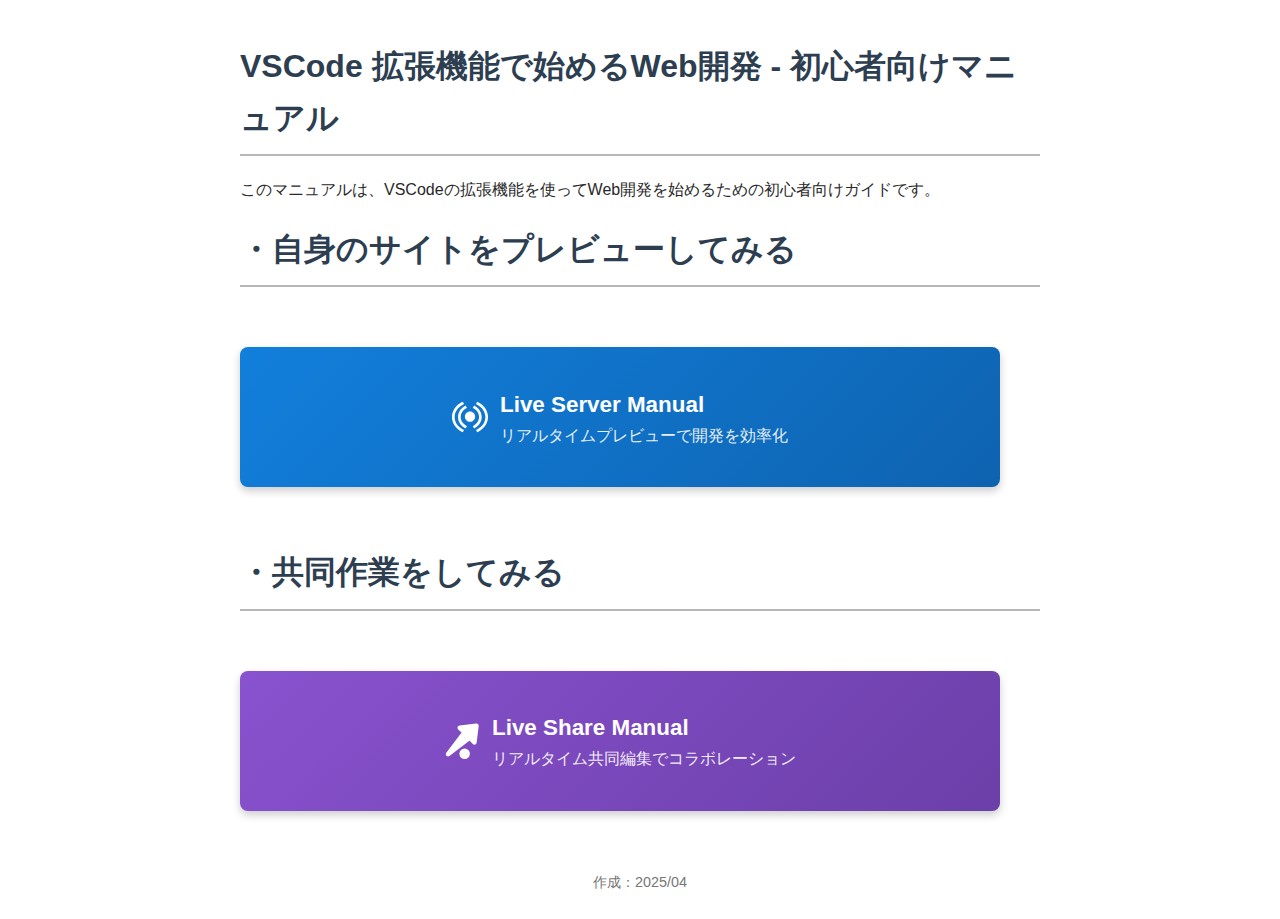
==== index.html @ cf4e415f "firstPush" ====
<!DOCTYPE html>
<html lang="jp">
<head>
    <meta charset="UTF-8">
    <meta name="viewport" content="width=device-width, initial-scale=1.0">
    <title>Document</title>
    <link rel="stylesheet" href="style.css">
</head>
<body>
    <h1>VSCode 拡張機能で始めるWeb開発 - 初心者向けマニュアル</h1>
    <p>このマニュアルは、VSCodeの拡張機能を使ってWeb開発を始めるための初心者向けガイドです。</p>
    

    <h1>・自身のサイトをプレビューしてみる</h1>
    <div class="button-container">
        <a href="LiveServerManual.html" class="button live-server">
            <svg width="137" height="117" viewBox="0 0 137 117" fill="none" xmlns="http://www.w3.org/2000/svg">
                <path d="M88 57.5C88 68.2696 79.2696 77 68.5 77C57.7304 77 49 68.2696 49 57.5C49 46.7304 57.7304 38 68.5 38C79.2696 38 88 46.7304 88 57.5Z" fill="white"/>
                <path fill-rule="evenodd" clip-rule="evenodd" d="M84.0321 15.2083L88.4119 17.6202C102.575 25.4194 113 41.0178 113 58.5C113 73.7685 105.736 88.8796 88.5925 99.2753L84.3172 101.868L79.1321 93.3172L83.4074 90.7246C97.5972 82.1201 103 70.2313 103 58.5C103 44.982 94.8475 32.5803 83.5881 26.3798L79.2083 23.9678L84.0321 15.2083Z" fill="white"/>
                <path fill-rule="evenodd" clip-rule="evenodd" d="M95.7788 0.286865L100.246 2.53282C121.262 13.0989 137 34.4095 137 58.5C137 79.54 126.067 100.177 100.422 114.374L96.0473 116.796L91.2039 108.047L95.5782 105.626C118.357 93.0146 127 75.5555 127 58.5C127 38.8505 114.027 20.6543 95.754 11.4672L91.2868 9.22122L95.7788 0.286865Z" fill="white"/>
                <path fill-rule="evenodd" clip-rule="evenodd" d="M41.2212 0.286865L36.7541 2.53282C15.7383 13.0989 2.67029e-05 34.4095 2.67029e-05 58.5C2.67029e-05 79.54 10.9333 100.177 36.5783 114.374L40.9527 116.796L45.7961 108.047L41.4218 105.626C18.6426 93.0146 10 75.5555 10 58.5C10 38.8505 22.973 20.6543 41.246 11.4672L45.7132 9.22122L41.2212 0.286865Z" fill="white"/>
                <path fill-rule="evenodd" clip-rule="evenodd" d="M51.9679 15.2083L47.5881 17.6202C33.4254 25.4194 23 41.0178 23 58.5C23 73.7685 30.2639 88.8796 47.4075 99.2753L51.6828 101.868L56.8679 93.3172L52.5926 90.7246C38.4028 82.1201 33 70.2313 33 58.5C33 44.982 41.1525 32.5803 52.4119 26.3798L56.7917 23.9678L51.9679 15.2083Z" fill="white"/>
            </svg>
                
            <div class="button-text">
                <span class="button-title">Live Server Manual</span>
                <span class="button-subtitle">リアルタイムプレビューで開発を効率化</span>
            </div>
        </a>
    </div>
    
    <h1>・共同作業をしてみる</h1>
    <div class="button-container">
        <a href="LiveShareManual.html" class="button live-share">
            <svg width="45" height="48" viewBox="0 0 45 48" fill="none" xmlns="http://www.w3.org/2000/svg">
                <path d="M44.7551 4.08842C44.9932 2.15189 43.3483 0.506873 41.4116 0.74491L19.212 3.47294C16.7313 3.77787 15.6893 6.80448 17.4566 8.57181L22.0434 13.1587C21.6561 13.3572 19.9778 15.4824 19.5 16L1.53417 39.7488C-0.570323 42.5276 2.95824 46.0562 5.73693 43.9517L31.4683 24.4637C31.8417 24.1807 32.1288 23.8296 32.3271 23.4424L36.9282 28.0435C38.6954 29.8108 41.7222 28.7686 42.0271 26.2881L44.7551 4.08842Z" fill="#fffff"/>
                <circle cx="26" cy="41" r="7" fill="#ffffff"/>
            </svg>
                
            <div class="button-text">
                <span class="button-title">Live Share Manual</span>
                <span class="button-subtitle">リアルタイム共同編集でコラボレーション</span>
            </div>
        </a>
    </div>
    <footer>
        <p>作成：2025/04</p>
    </footer>
</body>
</html>
---- style.css ----
body {
    font-family: 'Helvetica Neue', Arial, sans-serif;
    line-height: 1.6;
    color: #292929;
    max-width: 800px;
    margin: 0 auto;
    padding: 20px;
    background-color: #FFFFFF;
}
img {
    max-width: 100%;
    height: auto;
    display: block;
    margin: 0 auto;
}
h1 {
    color: #2c3e50;
    border-bottom: 2px solid #b7b7b7;
    padding-bottom: 10px;
}
h2 {
    color: #292929;
    margin-top: 30px;
    border-left: 5px solid #292929;
    padding-left: 10px;
}
h3 {
    color: #E56A52;
    margin-top: 20px;
}

code {
    background-color: #f4f4f4;
    padding: 2px 5px;
    border-radius: 3px;
    font-family: Consolas, Monaco, 'Andale Mono', monospace;
}
pre {
    background-color: #f4f4f4;
    padding: 15px;
    border-radius: 5px;
    overflow-x: auto;
}
footer {
    text-align: center;
    margin-top: 30px;
    font-size: 0.9em;
    color: #777;
}
footer a {
    color: #1d2487;
    text-decoration: none;
    margin: 0 5px;
}

footer a:hover {
    text-decoration: underline;
}

footer p {
    margin: 5px 0;
}
.back {
    text-decoration: none;
    font-size: 0.9em;
    margin: 20px 0;
    color:#7E7E7E;
}
.note {
    background-color: #40728b65;
    border-left: 4px solid #14598d;
    padding: 10px 15px;
    margin: 20px 0;
}
.discription{
    background-color: #acaeaf65;
    border-left: 4px solid #7E7E7E;
    padding: 10px 15px;
    margin: 20px 0;
}
.warning {
    background-color: #dbe55247;
    border-left: 4px solid #dee552;
    padding: 10px 15px;
    margin: 20px 0;
}
.screenshot-placeholder {
    background-color: #f0f0f0;
    border: 1px dashed #ccc;
    padding: 15px;
    text-align: center;
    margin: 15px 0;
    color: #777;
}
.toc {
    background-color: #E5E6E1;
    padding: 15px;
    border-radius: 5px;
    margin-bottom: 30px;
}
.toc ul {
    list-style-type: none;
    padding-left: 20px;
}
.toc a {
    text-decoration: none;
    color: #437492;
}
.toc a:hover {
    text-decoration: underline;
}
.steps {
    background-color: #E5E6E1;
    padding: 15px;
    border-radius: 5px;
    margin: 15px 0;
}
.steps ol {
    margin-left: 15px;
    padding-left: 15px;
}
.button-container {
    margin: 60px 0;
    text-align: center;
    width: 90%;
}

.button {
    display: flex;
    width: 100%;
    height: 100px;
    padding: 20px;
    color: white;
    text-decoration: none;
    font-weight: bold;
    border-radius: 8px;
    transition: all 0.3s ease;
    box-shadow: 0 4px 8px rgba(0,0,0,0.2);
    align-items: center;
    justify-content: center;
    font-size: 1.4em;
}

.button:hover {
    background-color: #45a049;
    transform: translateY(-3px);
    box-shadow: 0 6px 12px rgba(0,0,0,0.25);
}

.button:active {
    transform: translateY(0);
    box-shadow: 0 2px 5px rgba(0,0,0,0.2);
}

.button svg {
    width: 36px;
    height: 36px;
    margin-right: 12px;
    fill: white;
}

.button-text {
    display: flex;
    flex-direction: column;
    align-items: flex-start;
}

.button-title {
    font-size: 1em;
    font-weight: bold;
}

.button-subtitle {
    font-size: 0.7em;
    opacity: 0.9;
    font-weight: normal;
}

/* Live Server特有のスタイル */
.button.live-server {
    background-color: #127FDC;
    background-image: linear-gradient(135deg, #127FDC, #0E63B0);
}

.button.live-server:hover {
    background-image: linear-gradient(135deg, #0E63B0, #0D5CA3);
}

/* Live Share特有のスタイル */
.button.live-share {
    background-color: #8952CF;
    background-image: linear-gradient(135deg, #8952CF, #6B3FA8);
}

.button.live-share:hover {
    background-image: linear-gradient(135deg, #6B3FA8, #5A3690);
}

/* スマホ向けのレスポンシブデザイン */
@media screen and (max-width: 600px) {
    body {
        padding: 15px;
        font-size: 13px;
    }
    
    h1 {
        font-size: 1.2em;
    }
    
    h2 {
        font-size: 1em;
    }
    
    h3 {
        font-size: 1.3em;
    }
    
    .button {
        padding: 15px;
        font-size: 1.2em;
    }
    
    .button svg {
        width: 28px;
        height: 28px;
        margin-right: 8px;
    }
    
    .button-title {
        font-size: 0.9em;
    }
    
    .button-subtitle {
        font-size: 0.65em;
    }
    
    .steps, .note, .warning, .discription {
        padding: 10px;
    }
    
    .toc {
        padding: 10px;
    }
    
    .toc ul {
        padding-left: 10px;
    }
    
    .screenshot-placeholder {
        padding: 10px;
    }
    
    pre {
        padding: 10px;
        font-size: 0.9em;
    }
    
    code {
        font-size: 0.85em;
    }
    
    footer {
        font-size: 0.8em;
    }
    
    /* スマホでの縦方向リスト表示の改善 */
    .steps ol {
        padding-left: 8px;
        margin-left: 8px;
    }
    
    /* 画像サイズの最適化 */
    img {
        max-width: 100%;
    }
}

/* さらに小さい画面（小型スマホ）向け */
@media screen and (max-width: 400px) {
    body {
        padding: 10px;
        font-size: 15px;
    }
    
    h1 {
        font-size: 1.2em;
    }
    
    h2 {
        font-size: 1em;
    }
    
    h3 {
        font-size: 0.9em;
    }
    
    .button {
        padding: 12px;
        font-size: 1em;
    }
    
    .button svg {
        width: 24px;
        height: 24px;
        margin-right: 6px;
    }
    
    .button-text {
        align-items: center;
    }
    
    /* 非常に小さい画面では、ボタンのレイアウトを縦方向に */
    .button {
        flex-direction: column;
    }
    
    .button svg {
        margin-right: 0;
        margin-bottom: 8px;
    }
}
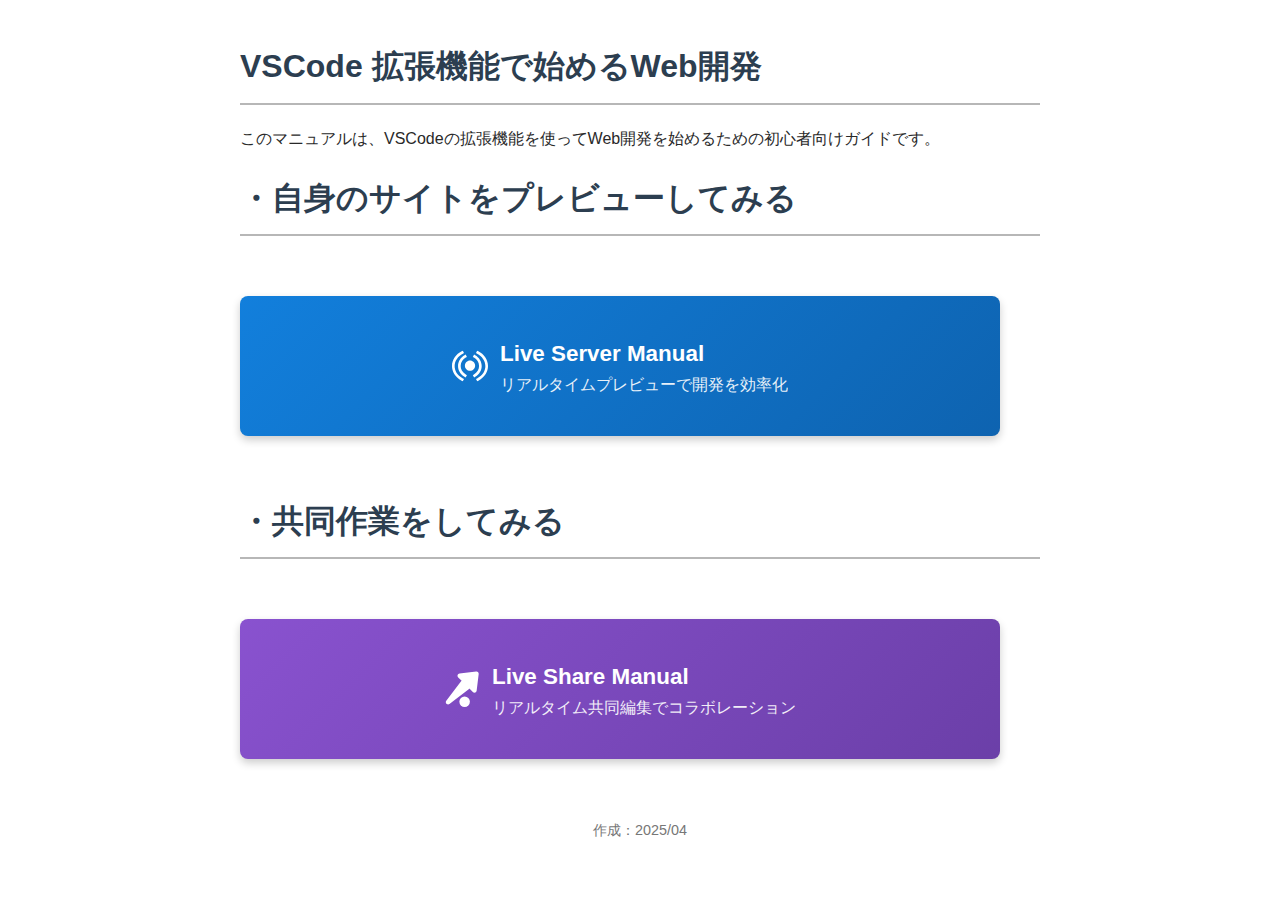
==== commit 32e8e112: "Wording cleanup" ====
--- a/index.html
+++ b/index.html
@@ -7,7 +7,7 @@
     <link rel="stylesheet" href="style.css">
 </head>
 <body>
-    <h1>VSCode 拡張機能で始めるWeb開発 - 初心者向けマニュアル</h1>
+    <h1>VSCode 拡張機能で始めるWeb開発 </h1>
     <p>このマニュアルは、VSCodeの拡張機能を使ってWeb開発を始めるための初心者向けガイドです。</p>
     
 
